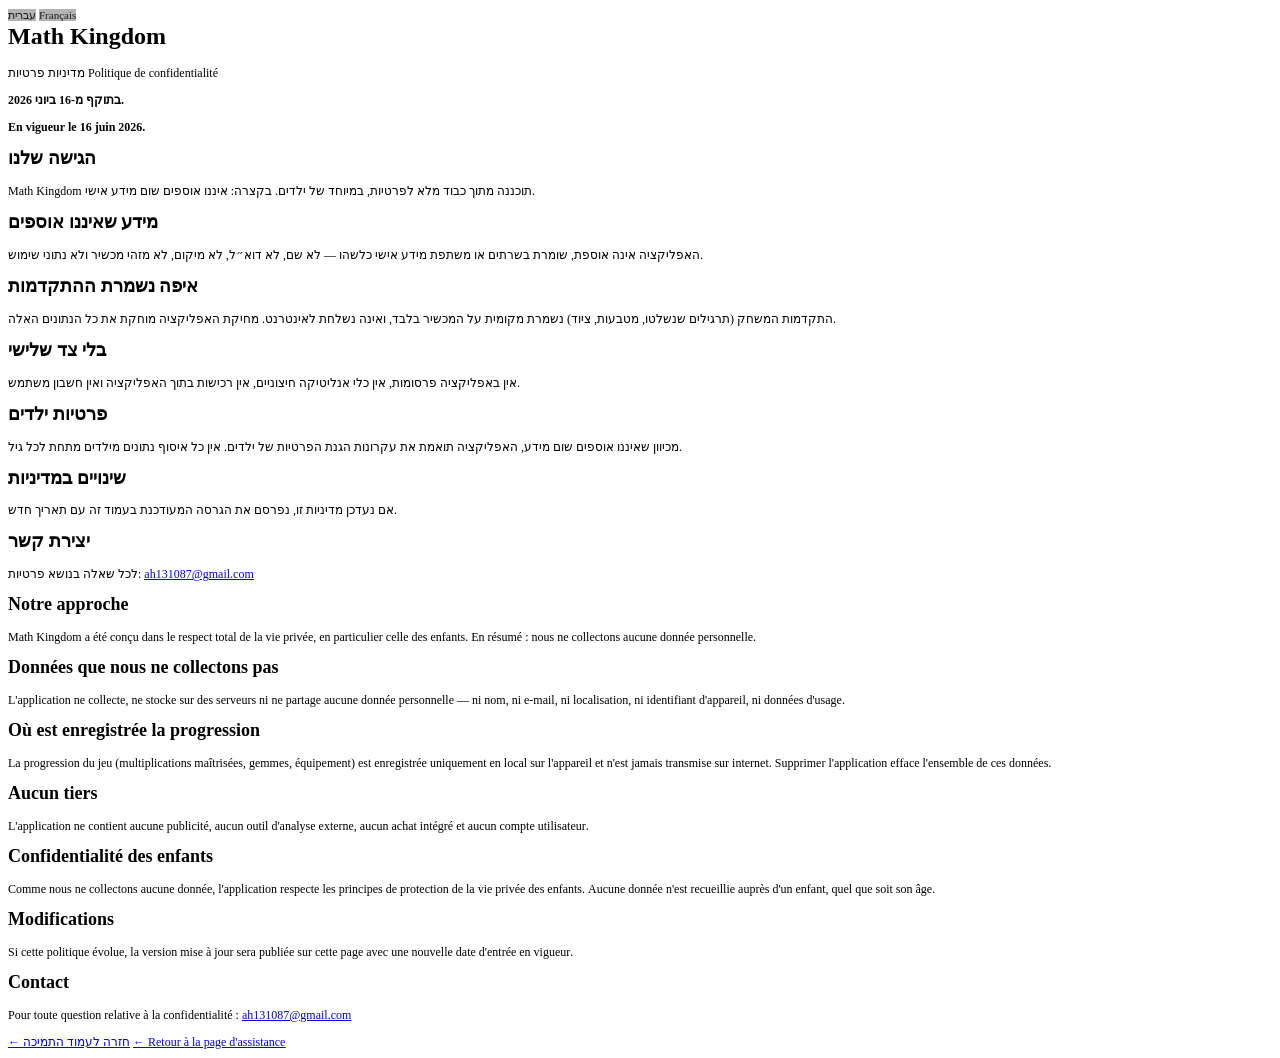
==== privacy.html @ 5f774787 "Add files via upload" ====
<!DOCTYPE html PUBLIC "-//W3C//DTD HTML 4.01//EN" "http://www.w3.org/TR/html4/strict.dtd">
<html>
<head>
  <meta http-equiv="Content-Type" content="text/html; charset=utf-8">
  <meta http-equiv="Content-Style-Type" content="text/css">
  <title></title>
  <meta name="Description" content="Math Kingdom privacy policy — politique de confidentialité / מדיניות פרטיות">
  <meta name="Generator" content="Cocoa HTML Writer">
  <meta name="CocoaVersion" content="2685.6">
  <style type="text/css">
    p.p1 {margin: 0.0px 0.0px 0.0px 0.0px; font: 11.0px 'Helvetica Neue'; color: #000000; color: rgba(0, 0, 0, 0.85); -webkit-text-stroke: rgba(0, 0, 0, 0.85)}
    p.p3 {margin: 0.0px 0.0px 12.0px 0.0px; font: 12.0px Times; -webkit-text-stroke: #000000}
    p.p4 {margin: 0.0px 0.0px 12.0px 0.0px; font: 12.0px '.Times Fallback'; -webkit-text-stroke: #000000}
    p.p6 {margin: 0.0px 0.0px 12.0px 0.0px; font: 12.0px 'Times New Roman'; -webkit-text-stroke: #000000}
    p.p9 {margin: 0.0px 0.0px 0.0px 0.0px; font: 12.0px Times; color: #0000e9; -webkit-text-stroke: #0000e9}
    span.s1 {font: 11.0px 'Arial Hebrew'; font-kerning: none; background-color: #b3b3b3}
    span.s2 {font: 12.0px Times; font-kerning: none; color: #000000; -webkit-text-stroke: 0px #000000}
    span.s3 {font-kerning: none; background-color: #b3b3b3}
    span.s4 {font-kerning: none}
    span.s5 {font: 12.0px 'Times New Roman'; font-kerning: none}
    span.s6 {font: 12.0px Times; font-kerning: none}
    span.s7 {font: 18.0px Times; font-kerning: none}
    span.s8 {font: 18.0px '.Times Fallback'; font-kerning: none}
    span.s9 {font: 12.0px Times; text-decoration: underline ; font-kerning: none; color: #0000e9; -webkit-text-stroke: 0px #0000e9}
    span.s10 {font: 12.0px 'Times New Roman'; text-decoration: underline ; font-kerning: none}
    span.s11 {font: 12.0px Times; text-decoration: underline ; font-kerning: none}
    span.s12 {text-decoration: underline ; font-kerning: none}
    span.s13 {font-kerning: none; color: #000000; -webkit-text-stroke: 0px #000000}
    span.s14 {font: 12.0px 'Times New Roman'; text-decoration: underline ; font-kerning: none; -webkit-text-stroke: 0px #0000e9}
    span.s15 {text-decoration: underline ; font-kerning: none; -webkit-text-stroke: 0px #0000e9}
  </style>
</head>
<body>
<p class="p1"><span class="s1">עברית</span><span class="s2"> </span><span class="s3">Français</span></p>
<h1 style="margin: 0.0px 0.0px 16.1px 0.0px; font: 24.0px Times; -webkit-text-stroke: #000000"><span class="s4"><b>Math Kingdom</b></span></h1>
<p class="p3"><span class="s5">מדיניות</span><span class="s4"> </span><span class="s5">פרטיות</span><span class="s4"> Politique de confidentialité</span></p>
<p class="p4"><span class="s4"><b>בתוקף</b></span><span class="s6"><b> </b></span><span class="s4"><b>מ</b></span><span class="s6"><b>-16 </b></span><span class="s4"><b>ביוני</b></span><span class="s6"><b> 2026.</b><b></b></span></p>
<p class="p3"><span class="s4"><b>En vigueur le 16 juin 2026.</b><b></b></span></p>
<h2 style="margin: 0.0px 0.0px 14.9px 0.0px; font: 18.0px '.Times Fallback'; -webkit-text-stroke: #000000"><span class="s4"><b>הגישה</b></span><span class="s7"><b> </b></span><span class="s4"><b>שלנו</b><b></b></span></h2>
<p class="p6"><span class="s6">Math Kingdom </span><span class="s4">תוכננה</span><span class="s6"> </span><span class="s4">מתוך</span><span class="s6"> </span><span class="s4">כבוד</span><span class="s6"> </span><span class="s4">מלא</span><span class="s6"> </span><span class="s4">לפרטיות</span><span class="s6">, </span><span class="s4">במיוחד</span><span class="s6"> </span><span class="s4">של</span><span class="s6"> </span><span class="s4">ילדים</span><span class="s6">. </span><span class="s4">בקצרה</span><span class="s6">: </span><span class="s4">איננו</span><span class="s6"> </span><span class="s4">אוספים</span><span class="s6"> </span><span class="s4">שום</span><span class="s6"> </span><span class="s4">מידע</span><span class="s6"> </span><span class="s4">אישי</span><span class="s6">.</span></p>
<h2 style="margin: 0.0px 0.0px 14.9px 0.0px; font: 18.0px '.Times Fallback'; -webkit-text-stroke: #000000"><span class="s4"><b>מידע</b></span><span class="s7"><b> </b></span><span class="s4"><b>שאיננו</b></span><span class="s7"><b> </b></span><span class="s4"><b>אוספים</b><b></b></span></h2>
<p class="p6"><span class="s4">האפליקציה</span><span class="s6"> </span><span class="s4">אינה</span><span class="s6"> </span><span class="s4">אוספת</span><span class="s6">, </span><span class="s4">שומרת</span><span class="s6"> </span><span class="s4">בשרתים</span><span class="s6"> </span><span class="s4">או</span><span class="s6"> </span><span class="s4">משתפת</span><span class="s6"> </span><span class="s4">מידע</span><span class="s6"> </span><span class="s4">אישי</span><span class="s6"> </span><span class="s4">כלשהו</span><span class="s6"> — </span><span class="s4">לא</span><span class="s6"> </span><span class="s4">שם</span><span class="s6">, </span><span class="s4">לא</span><span class="s6"> </span><span class="s4">דוא״ל</span><span class="s6">, </span><span class="s4">לא</span><span class="s6"> </span><span class="s4">מיקום</span><span class="s6">, </span><span class="s4">לא</span><span class="s6"> </span><span class="s4">מזהי</span><span class="s6"> </span><span class="s4">מכשיר</span><span class="s6"> </span><span class="s4">ולא</span><span class="s6"> </span><span class="s4">נתוני</span><span class="s6"> </span><span class="s4">שימוש</span><span class="s6">.</span></p>
<h2 style="margin: 0.0px 0.0px 14.9px 0.0px; font: 18.0px '.Times Fallback'; -webkit-text-stroke: #000000"><span class="s4"><b>איפה</b></span><span class="s7"><b> </b></span><span class="s4"><b>נשמרת</b></span><span class="s7"><b> </b></span><span class="s4"><b>ההתקדמות</b><b></b></span></h2>
<p class="p6"><span class="s4">התקדמות</span><span class="s6"> </span><span class="s4">המשחק</span><span class="s6"> (</span><span class="s4">תרגילים</span><span class="s6"> </span><span class="s4">שנשלטו</span><span class="s6">, </span><span class="s4">מטבעות</span><span class="s6">, </span><span class="s4">ציוד</span><span class="s6">) </span><span class="s4">נשמרת</span><span class="s6"> </span><span class="s4">מקומית</span><span class="s6"> </span><span class="s4">על</span><span class="s6"> </span><span class="s4">המכשיר</span><span class="s6"> </span><span class="s4">בלבד</span><span class="s6">, </span><span class="s4">ואינה</span><span class="s6"> </span><span class="s4">נשלחת</span><span class="s6"> </span><span class="s4">לאינטרנט</span><span class="s6">. </span><span class="s4">מחיקת</span><span class="s6"> </span><span class="s4">האפליקציה</span><span class="s6"> </span><span class="s4">מוחקת</span><span class="s6"> </span><span class="s4">את</span><span class="s6"> </span><span class="s4">כל</span><span class="s6"> </span><span class="s4">הנתונים</span><span class="s6"> </span><span class="s4">האלה</span><span class="s6">.</span></p>
<h2 style="margin: 0.0px 0.0px 14.9px 0.0px; font: 18.0px '.Times Fallback'; -webkit-text-stroke: #000000"><span class="s4"><b>בלי</b></span><span class="s7"><b> </b></span><span class="s4"><b>צד</b></span><span class="s7"><b> </b></span><span class="s4"><b>שלישי</b><b></b></span></h2>
<p class="p6"><span class="s4">אין</span><span class="s6"> </span><span class="s4">באפליקציה</span><span class="s6"> </span><span class="s4">פרסומות</span><span class="s6">, </span><span class="s4">אין</span><span class="s6"> </span><span class="s4">כלי</span><span class="s6"> </span><span class="s4">אנליטיקה</span><span class="s6"> </span><span class="s4">חיצוניים</span><span class="s6">, </span><span class="s4">אין</span><span class="s6"> </span><span class="s4">רכישות</span><span class="s6"> </span><span class="s4">בתוך</span><span class="s6"> </span><span class="s4">האפליקציה</span><span class="s6"> </span><span class="s4">ואין</span><span class="s6"> </span><span class="s4">חשבון</span><span class="s6"> </span><span class="s4">משתמש</span><span class="s6">.</span></p>
<h2 style="margin: 0.0px 0.0px 14.9px 0.0px; font: 18.0px '.Times Fallback'; -webkit-text-stroke: #000000"><span class="s4"><b>פרטיות</b></span><span class="s7"><b> </b></span><span class="s4"><b>ילדים</b><b></b></span></h2>
<p class="p6"><span class="s4">מכיוון</span><span class="s6"> </span><span class="s4">שאיננו</span><span class="s6"> </span><span class="s4">אוספים</span><span class="s6"> </span><span class="s4">שום</span><span class="s6"> </span><span class="s4">מידע</span><span class="s6">, </span><span class="s4">האפליקציה</span><span class="s6"> </span><span class="s4">תואמת</span><span class="s6"> </span><span class="s4">את</span><span class="s6"> </span><span class="s4">עקרונות</span><span class="s6"> </span><span class="s4">הגנת</span><span class="s6"> </span><span class="s4">הפרטיות</span><span class="s6"> </span><span class="s4">של</span><span class="s6"> </span><span class="s4">ילדים</span><span class="s6">. </span><span class="s4">אין</span><span class="s6"> </span><span class="s4">כל</span><span class="s6"> </span><span class="s4">איסוף</span><span class="s6"> </span><span class="s4">נתונים</span><span class="s6"> </span><span class="s4">מילדים</span><span class="s6"> </span><span class="s4">מתחת</span><span class="s6"> </span><span class="s4">לכל</span><span class="s6"> </span><span class="s4">גיל</span><span class="s6">.</span></p>
<h2 style="margin: 0.0px 0.0px 14.9px 0.0px; font: 18.0px '.Times Fallback'; -webkit-text-stroke: #000000"><span class="s4"><b>שינויים</b></span><span class="s7"><b> </b></span><span class="s4"><b>במדיניות</b><b></b></span></h2>
<p class="p6"><span class="s4">אם</span><span class="s6"> </span><span class="s4">נעדכן</span><span class="s6"> </span><span class="s4">מדיניות</span><span class="s6"> </span><span class="s4">זו</span><span class="s6">, </span><span class="s4">נפרסם</span><span class="s6"> </span><span class="s4">את</span><span class="s6"> </span><span class="s4">הגרסה</span><span class="s6"> </span><span class="s4">המעודכנת</span><span class="s6"> </span><span class="s4">בעמוד</span><span class="s6"> </span><span class="s4">זה</span><span class="s6"> </span><span class="s4">עם</span><span class="s6"> </span><span class="s4">תאריך</span><span class="s6"> </span><span class="s4">חדש</span><span class="s6">.</span></p>
<h2 style="margin: 0.0px 0.0px 14.9px 0.0px; font: 18.0px 'Times New Roman'; -webkit-text-stroke: #000000"><span class="s8"><b>יצירת</b></span><span class="s7"><b> </b></span><span class="s8"><b>קשר</b><b></b></span></h2>
<p class="p3"><span class="s5">לכל</span><span class="s4"> </span><span class="s5">שאלה</span><span class="s4"> </span><span class="s5">בנושא</span><span class="s4"> </span><span class="s5">פרטיות</span><span class="s4">: <a href="mailto:CONTACT@EXEMPLE.COM"><span class="s9">ah131087@gmail.com</span></a></span></p>
<h2 style="margin: 0.0px 0.0px 14.9px 0.0px; font: 18.0px Times; -webkit-text-stroke: #000000"><span class="s4"><b>Notre approche</b></span></h2>
<p class="p3"><span class="s4">Math Kingdom a été conçu dans le respect total de la vie privée, en particulier celle des enfants. En résumé : nous ne collectons aucune donnée personnelle.</span></p>
<h2 style="margin: 0.0px 0.0px 14.9px 0.0px; font: 18.0px Times; -webkit-text-stroke: #000000"><span class="s4"><b>Données que nous ne collectons pas</b></span></h2>
<p class="p3"><span class="s4">L'application ne collecte, ne stocke sur des serveurs ni ne partage aucune donnée personnelle — ni nom, ni e-mail, ni localisation, ni identifiant d'appareil, ni données d'usage.</span></p>
<h2 style="margin: 0.0px 0.0px 14.9px 0.0px; font: 18.0px Times; -webkit-text-stroke: #000000"><span class="s4"><b>Où est enregistrée la progression</b></span></h2>
<p class="p3"><span class="s4">La progression du jeu (multiplications maîtrisées, gemmes, équipement) est enregistrée uniquement en local sur l'appareil et n'est jamais transmise sur internet. Supprimer l'application efface l'ensemble de ces données.</span></p>
<h2 style="margin: 0.0px 0.0px 14.9px 0.0px; font: 18.0px Times; -webkit-text-stroke: #000000"><span class="s4"><b>Aucun tiers</b></span></h2>
<p class="p3"><span class="s4">L'application ne contient aucune publicité, aucun outil d'analyse externe, aucun achat intégré et aucun compte utilisateur.</span></p>
<h2 style="margin: 0.0px 0.0px 14.9px 0.0px; font: 18.0px Times; -webkit-text-stroke: #000000"><span class="s4"><b>Confidentialité des enfants</b></span></h2>
<p class="p3"><span class="s4">Comme nous ne collectons aucune donnée, l'application respecte les principes de protection de la vie privée des enfants. Aucune donnée n'est recueillie auprès d'un enfant, quel que soit son âge.</span></p>
<h2 style="margin: 0.0px 0.0px 14.9px 0.0px; font: 18.0px Times; -webkit-text-stroke: #000000"><span class="s4"><b>Modifications</b></span></h2>
<p class="p3"><span class="s4">Si cette politique évolue, la version mise à jour sera publiée sur cette page avec une nouvelle date d'entrée en vigueur.</span></p>
<h2 style="margin: 0.0px 0.0px 14.9px 0.0px; font: 18.0px Times; -webkit-text-stroke: #000000"><span class="s4"><b>Contact</b></span></h2>
<p class="p3"><span class="s4">Pour toute question relative à la confidentialité : <a href="mailto:CONTACT@EXEMPLE.COM"><span class="s9">ah131087@gmail.com</span></a></span></p>
<p class="p9"><span class="s10"><a href="file:///Users/alexhadadbeachbum/Downloads/index.html">←<span class="s11"> </span><span class="s12">חזרה</span><span class="s11"> </span><span class="s12">לעמוד</span><span class="s11"> </span><span class="s12">התמיכה</span></a></span><span class="s13"> <a href="file:///Users/alexhadadbeachbum/Downloads/index.html"><span class="s14">←</span><span class="s15"> Retour à la page d'assistance</span></a></span></p>
</body>
</html>
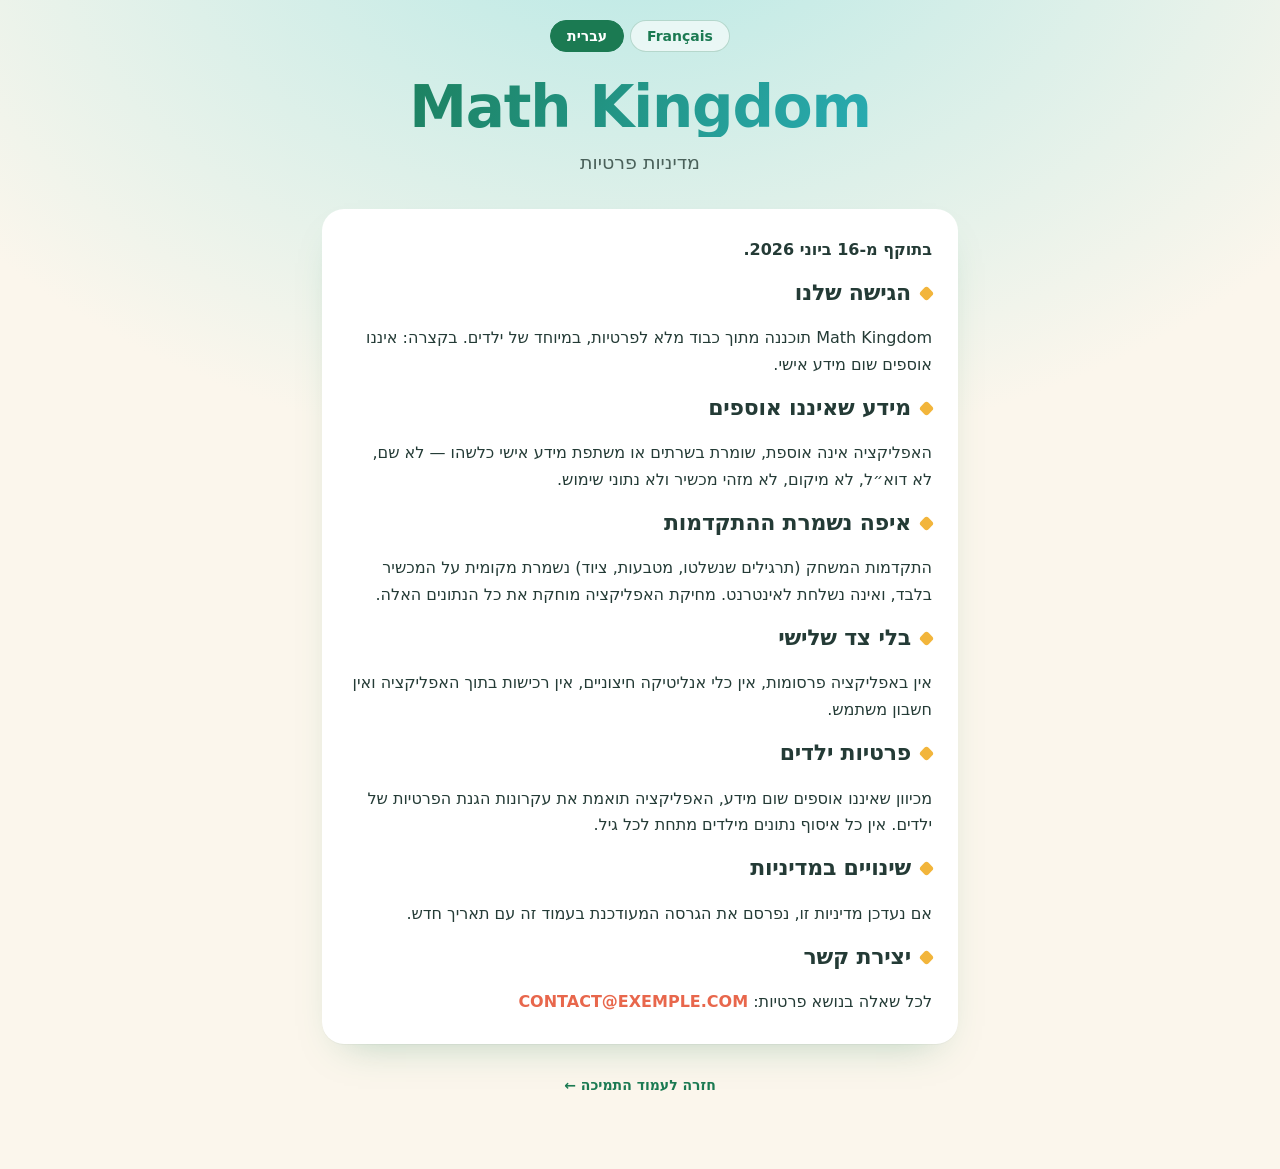
==== commit df8f23c7: "Update privacy.html" ====
--- a/privacy.html
+++ b/privacy.html
@@ -1,69 +1,260 @@
-<!DOCTYPE html PUBLIC "-//W3C//DTD HTML 4.01//EN" "http://www.w3.org/TR/html4/strict.dtd">
-<html>
+<!DOCTYPE html>
+<html lang="he" data-lang="he">
 <head>
-  <meta http-equiv="Content-Type" content="text/html; charset=utf-8">
-  <meta http-equiv="Content-Style-Type" content="text/css">
-  <title></title>
-  <meta name="Description" content="Math Kingdom privacy policy — politique de confidentialité / מדיניות פרטיות">
-  <meta name="Generator" content="Cocoa HTML Writer">
-  <meta name="CocoaVersion" content="2685.6">
-  <style type="text/css">
-    p.p1 {margin: 0.0px 0.0px 0.0px 0.0px; font: 11.0px 'Helvetica Neue'; color: #000000; color: rgba(0, 0, 0, 0.85); -webkit-text-stroke: rgba(0, 0, 0, 0.85)}
-    p.p3 {margin: 0.0px 0.0px 12.0px 0.0px; font: 12.0px Times; -webkit-text-stroke: #000000}
-    p.p4 {margin: 0.0px 0.0px 12.0px 0.0px; font: 12.0px '.Times Fallback'; -webkit-text-stroke: #000000}
-    p.p6 {margin: 0.0px 0.0px 12.0px 0.0px; font: 12.0px 'Times New Roman'; -webkit-text-stroke: #000000}
-    p.p9 {margin: 0.0px 0.0px 0.0px 0.0px; font: 12.0px Times; color: #0000e9; -webkit-text-stroke: #0000e9}
-    span.s1 {font: 11.0px 'Arial Hebrew'; font-kerning: none; background-color: #b3b3b3}
-    span.s2 {font: 12.0px Times; font-kerning: none; color: #000000; -webkit-text-stroke: 0px #000000}
-    span.s3 {font-kerning: none; background-color: #b3b3b3}
-    span.s4 {font-kerning: none}
-    span.s5 {font: 12.0px 'Times New Roman'; font-kerning: none}
-    span.s6 {font: 12.0px Times; font-kerning: none}
-    span.s7 {font: 18.0px Times; font-kerning: none}
-    span.s8 {font: 18.0px '.Times Fallback'; font-kerning: none}
-    span.s9 {font: 12.0px Times; text-decoration: underline ; font-kerning: none; color: #0000e9; -webkit-text-stroke: 0px #0000e9}
-    span.s10 {font: 12.0px 'Times New Roman'; text-decoration: underline ; font-kerning: none}
-    span.s11 {font: 12.0px Times; text-decoration: underline ; font-kerning: none}
-    span.s12 {text-decoration: underline ; font-kerning: none}
-    span.s13 {font-kerning: none; color: #000000; -webkit-text-stroke: 0px #000000}
-    span.s14 {font: 12.0px 'Times New Roman'; text-decoration: underline ; font-kerning: none; -webkit-text-stroke: 0px #0000e9}
-    span.s15 {text-decoration: underline ; font-kerning: none; -webkit-text-stroke: 0px #0000e9}
-  </style>
+<meta charset="UTF-8">
+<meta name="viewport" content="width=device-width, initial-scale=1">
+<title>Math Kingdom — Privacy / מדיניות פרטיות</title>
+<meta name="description" content="Math Kingdom privacy policy — politique de confidentialité / מדיניות פרטיות">
+<style>
+/* Math Kingdom — support & privacy site
+   Palette (Coastal World):
+   cream  #FBF6EC | ink #243B36 | sky #2BB3C0
+   green  #1B7A52 | gold #F2B53B | coral #E8674C */
+
+@import url('https://fonts.googleapis.com/css2?family=Rubik:wght@400;500;600;800&display=swap');
+
+* { box-sizing: border-box; margin: 0; padding: 0; }
+
+:root {
+  --cream: #FBF6EC;
+  --ink:   #243B36;
+  --sky:   #2BB3C0;
+  --green: #1B7A52;
+  --gold:  #F2B53B;
+  --coral: #E8674C;
+  --paper: #FFFFFF;
+}
+
+html { scroll-behavior: smooth; }
+
+body {
+  font-family: 'Rubik', system-ui, -apple-system, 'Segoe UI', sans-serif;
+  color: var(--ink);
+  background:
+    radial-gradient(120% 90% at 50% -10%, #B6E8E5 0%, var(--cream) 55%);
+  min-height: 100vh;
+  line-height: 1.65;
+  -webkit-font-smoothing: antialiased;
+}
+
+.wrap { max-width: 680px; margin: 0 auto; padding: 0 22px 72px; }
+
+/* ---------- language toggle ---------- */
+.langbar {
+  display: flex;
+  justify-content: center;
+  gap: 6px;
+  padding: 20px 0 8px;
+}
+.langbar button {
+  font-family: inherit;
+  font-weight: 600;
+  font-size: 14px;
+  color: var(--green);
+  background: rgba(255,255,255,0.6);
+  border: 1.5px solid rgba(27,122,82,0.25);
+  border-radius: 999px;
+  padding: 7px 16px;
+  cursor: pointer;
+  transition: background .15s, color .15s, transform .1s;
+}
+.langbar button:hover { transform: translateY(-1px); }
+.langbar button.active {
+  background: var(--green);
+  color: #fff;
+  border-color: var(--green);
+}
+.langbar button:focus-visible { outline: 3px solid var(--gold); outline-offset: 2px; }
+
+/* ---------- hero ---------- */
+.hero { text-align: center; padding: 18px 0 8px; }
+
+.crest { width: 132px; height: 132px; margin: 0 auto 18px; display: block; }
+@media (prefers-reduced-motion: no-preference) {
+  .crest { animation: bob 4.5s ease-in-out infinite; }
+  @keyframes bob {
+    0%,100% { transform: translateY(0) rotate(-1.5deg); }
+    50%     { transform: translateY(-9px) rotate(1.5deg); }
+  }
+}
+
+.hero h1 {
+  font-weight: 800;
+  font-size: clamp(38px, 9vw, 58px);
+  letter-spacing: -0.02em;
+  line-height: 1.02;
+  background: linear-gradient(120deg, var(--green), var(--sky));
+  -webkit-background-clip: text;
+  background-clip: text;
+  color: transparent;
+}
+.hero .tag {
+  font-size: clamp(16px, 4vw, 19px);
+  font-weight: 500;
+  color: #4a615a;
+  margin-top: 10px;
+}
+
+/* ---------- cards ---------- */
+.card {
+  background: var(--paper);
+  border-radius: 22px;
+  padding: 28px 26px;
+  margin-top: 22px;
+  box-shadow: 0 1px 0 rgba(36,59,54,0.04),
+              0 18px 40px -22px rgba(27,122,82,0.35);
+}
+
+h2 {
+  font-weight: 800;
+  font-size: 22px;
+  letter-spacing: -0.01em;
+  margin-bottom: 14px;
+  display: flex;
+  align-items: center;
+  gap: 10px;
+}
+h2::before {
+  content: "";
+  width: 11px; height: 11px;
+  border-radius: 3px;
+  background: var(--gold);
+  transform: rotate(45deg);
+  flex: none;
+}
+
+p { margin-bottom: 12px; }
+p:last-child { margin-bottom: 0; }
+
+a { color: var(--coral); font-weight: 600; text-decoration: none; }
+a:hover { text-decoration: underline; }
+
+.mail {
+  display: inline-block;
+  margin-top: 6px;
+  font-weight: 600;
+  font-size: 18px;
+  color: #fff;
+  background: var(--coral);
+  padding: 12px 22px;
+  border-radius: 999px;
+  box-shadow: 0 12px 24px -12px var(--coral);
+}
+.mail:hover { text-decoration: none; filter: brightness(1.05); }
+.mail:focus-visible { outline: 3px solid var(--gold); outline-offset: 3px; }
+
+/* ---------- FAQ ---------- */
+.q { font-weight: 600; color: var(--green); margin-top: 18px; margin-bottom: 4px; }
+.q:first-of-type { margin-top: 4px; }
+
+/* ---------- footer ---------- */
+footer {
+  text-align: center;
+  margin-top: 30px;
+  font-size: 14px;
+  color: #6b7e78;
+}
+footer a { color: var(--green); }
+
+/* ---------- language visibility & direction ---------- */
+[data-lang="he"] .lang-fr,
+[data-lang="he"] .lang-en { display: none; }
+[data-lang="fr"] .lang-he,
+[data-lang="fr"] .lang-en { display: none; }
+
+[data-lang="he"] .dir { direction: rtl; text-align: right; }
+[data-lang="fr"] .dir { direction: ltr; text-align: left; }
+[data-lang="he"] .hero, [data-lang="he"] footer { /* keep hero centered */ }
+.hero, footer { direction: ltr; }
+
+</style>
 </head>
 <body>
-<p class="p1"><span class="s1">עברית</span><span class="s2"> </span><span class="s3">Français</span></p>
-<h1 style="margin: 0.0px 0.0px 16.1px 0.0px; font: 24.0px Times; -webkit-text-stroke: #000000"><span class="s4"><b>Math Kingdom</b></span></h1>
-<p class="p3"><span class="s5">מדיניות</span><span class="s4"> </span><span class="s5">פרטיות</span><span class="s4"> Politique de confidentialité</span></p>
-<p class="p4"><span class="s4"><b>בתוקף</b></span><span class="s6"><b> </b></span><span class="s4"><b>מ</b></span><span class="s6"><b>-16 </b></span><span class="s4"><b>ביוני</b></span><span class="s6"><b> 2026.</b><b></b></span></p>
-<p class="p3"><span class="s4"><b>En vigueur le 16 juin 2026.</b><b></b></span></p>
-<h2 style="margin: 0.0px 0.0px 14.9px 0.0px; font: 18.0px '.Times Fallback'; -webkit-text-stroke: #000000"><span class="s4"><b>הגישה</b></span><span class="s7"><b> </b></span><span class="s4"><b>שלנו</b><b></b></span></h2>
-<p class="p6"><span class="s6">Math Kingdom </span><span class="s4">תוכננה</span><span class="s6"> </span><span class="s4">מתוך</span><span class="s6"> </span><span class="s4">כבוד</span><span class="s6"> </span><span class="s4">מלא</span><span class="s6"> </span><span class="s4">לפרטיות</span><span class="s6">, </span><span class="s4">במיוחד</span><span class="s6"> </span><span class="s4">של</span><span class="s6"> </span><span class="s4">ילדים</span><span class="s6">. </span><span class="s4">בקצרה</span><span class="s6">: </span><span class="s4">איננו</span><span class="s6"> </span><span class="s4">אוספים</span><span class="s6"> </span><span class="s4">שום</span><span class="s6"> </span><span class="s4">מידע</span><span class="s6"> </span><span class="s4">אישי</span><span class="s6">.</span></p>
-<h2 style="margin: 0.0px 0.0px 14.9px 0.0px; font: 18.0px '.Times Fallback'; -webkit-text-stroke: #000000"><span class="s4"><b>מידע</b></span><span class="s7"><b> </b></span><span class="s4"><b>שאיננו</b></span><span class="s7"><b> </b></span><span class="s4"><b>אוספים</b><b></b></span></h2>
-<p class="p6"><span class="s4">האפליקציה</span><span class="s6"> </span><span class="s4">אינה</span><span class="s6"> </span><span class="s4">אוספת</span><span class="s6">, </span><span class="s4">שומרת</span><span class="s6"> </span><span class="s4">בשרתים</span><span class="s6"> </span><span class="s4">או</span><span class="s6"> </span><span class="s4">משתפת</span><span class="s6"> </span><span class="s4">מידע</span><span class="s6"> </span><span class="s4">אישי</span><span class="s6"> </span><span class="s4">כלשהו</span><span class="s6"> — </span><span class="s4">לא</span><span class="s6"> </span><span class="s4">שם</span><span class="s6">, </span><span class="s4">לא</span><span class="s6"> </span><span class="s4">דוא״ל</span><span class="s6">, </span><span class="s4">לא</span><span class="s6"> </span><span class="s4">מיקום</span><span class="s6">, </span><span class="s4">לא</span><span class="s6"> </span><span class="s4">מזהי</span><span class="s6"> </span><span class="s4">מכשיר</span><span class="s6"> </span><span class="s4">ולא</span><span class="s6"> </span><span class="s4">נתוני</span><span class="s6"> </span><span class="s4">שימוש</span><span class="s6">.</span></p>
-<h2 style="margin: 0.0px 0.0px 14.9px 0.0px; font: 18.0px '.Times Fallback'; -webkit-text-stroke: #000000"><span class="s4"><b>איפה</b></span><span class="s7"><b> </b></span><span class="s4"><b>נשמרת</b></span><span class="s7"><b> </b></span><span class="s4"><b>ההתקדמות</b><b></b></span></h2>
-<p class="p6"><span class="s4">התקדמות</span><span class="s6"> </span><span class="s4">המשחק</span><span class="s6"> (</span><span class="s4">תרגילים</span><span class="s6"> </span><span class="s4">שנשלטו</span><span class="s6">, </span><span class="s4">מטבעות</span><span class="s6">, </span><span class="s4">ציוד</span><span class="s6">) </span><span class="s4">נשמרת</span><span class="s6"> </span><span class="s4">מקומית</span><span class="s6"> </span><span class="s4">על</span><span class="s6"> </span><span class="s4">המכשיר</span><span class="s6"> </span><span class="s4">בלבד</span><span class="s6">, </span><span class="s4">ואינה</span><span class="s6"> </span><span class="s4">נשלחת</span><span class="s6"> </span><span class="s4">לאינטרנט</span><span class="s6">. </span><span class="s4">מחיקת</span><span class="s6"> </span><span class="s4">האפליקציה</span><span class="s6"> </span><span class="s4">מוחקת</span><span class="s6"> </span><span class="s4">את</span><span class="s6"> </span><span class="s4">כל</span><span class="s6"> </span><span class="s4">הנתונים</span><span class="s6"> </span><span class="s4">האלה</span><span class="s6">.</span></p>
-<h2 style="margin: 0.0px 0.0px 14.9px 0.0px; font: 18.0px '.Times Fallback'; -webkit-text-stroke: #000000"><span class="s4"><b>בלי</b></span><span class="s7"><b> </b></span><span class="s4"><b>צד</b></span><span class="s7"><b> </b></span><span class="s4"><b>שלישי</b><b></b></span></h2>
-<p class="p6"><span class="s4">אין</span><span class="s6"> </span><span class="s4">באפליקציה</span><span class="s6"> </span><span class="s4">פרסומות</span><span class="s6">, </span><span class="s4">אין</span><span class="s6"> </span><span class="s4">כלי</span><span class="s6"> </span><span class="s4">אנליטיקה</span><span class="s6"> </span><span class="s4">חיצוניים</span><span class="s6">, </span><span class="s4">אין</span><span class="s6"> </span><span class="s4">רכישות</span><span class="s6"> </span><span class="s4">בתוך</span><span class="s6"> </span><span class="s4">האפליקציה</span><span class="s6"> </span><span class="s4">ואין</span><span class="s6"> </span><span class="s4">חשבון</span><span class="s6"> </span><span class="s4">משתמש</span><span class="s6">.</span></p>
-<h2 style="margin: 0.0px 0.0px 14.9px 0.0px; font: 18.0px '.Times Fallback'; -webkit-text-stroke: #000000"><span class="s4"><b>פרטיות</b></span><span class="s7"><b> </b></span><span class="s4"><b>ילדים</b><b></b></span></h2>
-<p class="p6"><span class="s4">מכיוון</span><span class="s6"> </span><span class="s4">שאיננו</span><span class="s6"> </span><span class="s4">אוספים</span><span class="s6"> </span><span class="s4">שום</span><span class="s6"> </span><span class="s4">מידע</span><span class="s6">, </span><span class="s4">האפליקציה</span><span class="s6"> </span><span class="s4">תואמת</span><span class="s6"> </span><span class="s4">את</span><span class="s6"> </span><span class="s4">עקרונות</span><span class="s6"> </span><span class="s4">הגנת</span><span class="s6"> </span><span class="s4">הפרטיות</span><span class="s6"> </span><span class="s4">של</span><span class="s6"> </span><span class="s4">ילדים</span><span class="s6">. </span><span class="s4">אין</span><span class="s6"> </span><span class="s4">כל</span><span class="s6"> </span><span class="s4">איסוף</span><span class="s6"> </span><span class="s4">נתונים</span><span class="s6"> </span><span class="s4">מילדים</span><span class="s6"> </span><span class="s4">מתחת</span><span class="s6"> </span><span class="s4">לכל</span><span class="s6"> </span><span class="s4">גיל</span><span class="s6">.</span></p>
-<h2 style="margin: 0.0px 0.0px 14.9px 0.0px; font: 18.0px '.Times Fallback'; -webkit-text-stroke: #000000"><span class="s4"><b>שינויים</b></span><span class="s7"><b> </b></span><span class="s4"><b>במדיניות</b><b></b></span></h2>
-<p class="p6"><span class="s4">אם</span><span class="s6"> </span><span class="s4">נעדכן</span><span class="s6"> </span><span class="s4">מדיניות</span><span class="s6"> </span><span class="s4">זו</span><span class="s6">, </span><span class="s4">נפרסם</span><span class="s6"> </span><span class="s4">את</span><span class="s6"> </span><span class="s4">הגרסה</span><span class="s6"> </span><span class="s4">המעודכנת</span><span class="s6"> </span><span class="s4">בעמוד</span><span class="s6"> </span><span class="s4">זה</span><span class="s6"> </span><span class="s4">עם</span><span class="s6"> </span><span class="s4">תאריך</span><span class="s6"> </span><span class="s4">חדש</span><span class="s6">.</span></p>
-<h2 style="margin: 0.0px 0.0px 14.9px 0.0px; font: 18.0px 'Times New Roman'; -webkit-text-stroke: #000000"><span class="s8"><b>יצירת</b></span><span class="s7"><b> </b></span><span class="s8"><b>קשר</b><b></b></span></h2>
-<p class="p3"><span class="s5">לכל</span><span class="s4"> </span><span class="s5">שאלה</span><span class="s4"> </span><span class="s5">בנושא</span><span class="s4"> </span><span class="s5">פרטיות</span><span class="s4">: <a href="mailto:CONTACT@EXEMPLE.COM"><span class="s9">ah131087@gmail.com</span></a></span></p>
-<h2 style="margin: 0.0px 0.0px 14.9px 0.0px; font: 18.0px Times; -webkit-text-stroke: #000000"><span class="s4"><b>Notre approche</b></span></h2>
-<p class="p3"><span class="s4">Math Kingdom a été conçu dans le respect total de la vie privée, en particulier celle des enfants. En résumé : nous ne collectons aucune donnée personnelle.</span></p>
-<h2 style="margin: 0.0px 0.0px 14.9px 0.0px; font: 18.0px Times; -webkit-text-stroke: #000000"><span class="s4"><b>Données que nous ne collectons pas</b></span></h2>
-<p class="p3"><span class="s4">L'application ne collecte, ne stocke sur des serveurs ni ne partage aucune donnée personnelle — ni nom, ni e-mail, ni localisation, ni identifiant d'appareil, ni données d'usage.</span></p>
-<h2 style="margin: 0.0px 0.0px 14.9px 0.0px; font: 18.0px Times; -webkit-text-stroke: #000000"><span class="s4"><b>Où est enregistrée la progression</b></span></h2>
-<p class="p3"><span class="s4">La progression du jeu (multiplications maîtrisées, gemmes, équipement) est enregistrée uniquement en local sur l'appareil et n'est jamais transmise sur internet. Supprimer l'application efface l'ensemble de ces données.</span></p>
-<h2 style="margin: 0.0px 0.0px 14.9px 0.0px; font: 18.0px Times; -webkit-text-stroke: #000000"><span class="s4"><b>Aucun tiers</b></span></h2>
-<p class="p3"><span class="s4">L'application ne contient aucune publicité, aucun outil d'analyse externe, aucun achat intégré et aucun compte utilisateur.</span></p>
-<h2 style="margin: 0.0px 0.0px 14.9px 0.0px; font: 18.0px Times; -webkit-text-stroke: #000000"><span class="s4"><b>Confidentialité des enfants</b></span></h2>
-<p class="p3"><span class="s4">Comme nous ne collectons aucune donnée, l'application respecte les principes de protection de la vie privée des enfants. Aucune donnée n'est recueillie auprès d'un enfant, quel que soit son âge.</span></p>
-<h2 style="margin: 0.0px 0.0px 14.9px 0.0px; font: 18.0px Times; -webkit-text-stroke: #000000"><span class="s4"><b>Modifications</b></span></h2>
-<p class="p3"><span class="s4">Si cette politique évolue, la version mise à jour sera publiée sur cette page avec une nouvelle date d'entrée en vigueur.</span></p>
-<h2 style="margin: 0.0px 0.0px 14.9px 0.0px; font: 18.0px Times; -webkit-text-stroke: #000000"><span class="s4"><b>Contact</b></span></h2>
-<p class="p3"><span class="s4">Pour toute question relative à la confidentialité : <a href="mailto:CONTACT@EXEMPLE.COM"><span class="s9">ah131087@gmail.com</span></a></span></p>
-<p class="p9"><span class="s10"><a href="file:///Users/alexhadadbeachbum/Downloads/index.html">←<span class="s11"> </span><span class="s12">חזרה</span><span class="s11"> </span><span class="s12">לעמוד</span><span class="s11"> </span><span class="s12">התמיכה</span></a></span><span class="s13"> <a href="file:///Users/alexhadadbeachbum/Downloads/index.html"><span class="s14">←</span><span class="s15"> Retour à la page d'assistance</span></a></span></p>
+<div class="wrap">
+
+  <nav class="langbar" aria-label="Language">
+    <button data-set="he" class="active">עברית</button>
+    <button data-set="fr">Français</button>
+  </nav>
+
+  <header class="hero">
+    <h1>Math Kingdom</h1>
+    <p class="tag">
+      <span class="lang-he">מדיניות פרטיות</span>
+      <span class="lang-fr">Politique de confidentialité</span>
+    </p>
+  </header>
+
+  <section class="card dir">
+    <p class="lang-he"><strong>בתוקף מ-16 ביוני 2026.</strong></p>
+    <p class="lang-fr"><strong>En vigueur le 16 juin 2026.</strong></p>
+
+    <!-- Hebrew -->
+    <div class="lang-he">
+      <h2>הגישה שלנו</h2>
+      <p>Math Kingdom תוכננה מתוך כבוד מלא לפרטיות, במיוחד של ילדים. בקצרה: איננו אוספים שום מידע אישי.</p>
+
+      <h2>מידע שאיננו אוספים</h2>
+      <p>האפליקציה אינה אוספת, שומרת בשרתים או משתפת מידע אישי כלשהו — לא שם, לא דוא״ל, לא מיקום, לא מזהי מכשיר ולא נתוני שימוש.</p>
+
+      <h2>איפה נשמרת ההתקדמות</h2>
+      <p>התקדמות המשחק (תרגילים שנשלטו, מטבעות, ציוד) נשמרת מקומית על המכשיר בלבד, ואינה נשלחת לאינטרנט. מחיקת האפליקציה מוחקת את כל הנתונים האלה.</p>
+
+      <h2>בלי צד שלישי</h2>
+      <p>אין באפליקציה פרסומות, אין כלי אנליטיקה חיצוניים, אין רכישות בתוך האפליקציה ואין חשבון משתמש.</p>
+
+      <h2>פרטיות ילדים</h2>
+      <p>מכיוון שאיננו אוספים שום מידע, האפליקציה תואמת את עקרונות הגנת הפרטיות של ילדים. אין כל איסוף נתונים מילדים מתחת לכל גיל.</p>
+
+      <h2>שינויים במדיניות</h2>
+      <p>אם נעדכן מדיניות זו, נפרסם את הגרסה המעודכנת בעמוד זה עם תאריך חדש.</p>
+
+      <h2>יצירת קשר</h2>
+      <p>לכל שאלה בנושא פרטיות: <a href="mailto:CONTACT@EXEMPLE.COM">CONTACT@EXEMPLE.COM</a></p>
+    </div>
+
+    <!-- French -->
+    <div class="lang-fr">
+      <h2>Notre approche</h2>
+      <p>Math Kingdom a été conçu dans le respect total de la vie privée, en particulier celle des enfants. En résumé : nous ne collectons aucune donnée personnelle.</p>
+
+      <h2>Données que nous ne collectons pas</h2>
+      <p>L'application ne collecte, ne stocke sur des serveurs ni ne partage aucune donnée personnelle — ni nom, ni e-mail, ni localisation, ni identifiant d'appareil, ni données d'usage.</p>
+
+      <h2>Où est enregistrée la progression</h2>
+      <p>La progression du jeu (multiplications maîtrisées, gemmes, équipement) est enregistrée uniquement en local sur l'appareil et n'est jamais transmise sur internet. Supprimer l'application efface l'ensemble de ces données.</p>
+
+      <h2>Aucun tiers</h2>
+      <p>L'application ne contient aucune publicité, aucun outil d'analyse externe, aucun achat intégré et aucun compte utilisateur.</p>
+
+      <h2>Confidentialité des enfants</h2>
+      <p>Comme nous ne collectons aucune donnée, l'application respecte les principes de protection de la vie privée des enfants. Aucune donnée n'est recueillie auprès d'un enfant, quel que soit son âge.</p>
+
+      <h2>Modifications</h2>
+      <p>Si cette politique évolue, la version mise à jour sera publiée sur cette page avec une nouvelle date d'entrée en vigueur.</p>
+
+      <h2>Contact</h2>
+      <p>Pour toute question relative à la confidentialité : <a href="mailto:CONTACT@EXEMPLE.COM">CONTACT@EXEMPLE.COM</a></p>
+    </div>
+  </section>
+
+  <footer>
+    <span class="lang-he"><a href="index.html">← חזרה לעמוד התמיכה</a></span>
+    <span class="lang-fr"><a href="index.html">← Retour à la page d'assistance</a></span>
+  </footer>
+
+</div>
+
+<script>
+  const root = document.documentElement;
+  document.querySelectorAll('.langbar button').forEach(b => {
+    b.addEventListener('click', () => {
+      const lang = b.dataset.set;
+      root.setAttribute('data-lang', lang);
+      root.setAttribute('lang', lang);
+      document.querySelectorAll('.langbar button').forEach(x => x.classList.toggle('active', x === b));
+    });
+  });
+</script>
 </body>
 </html>
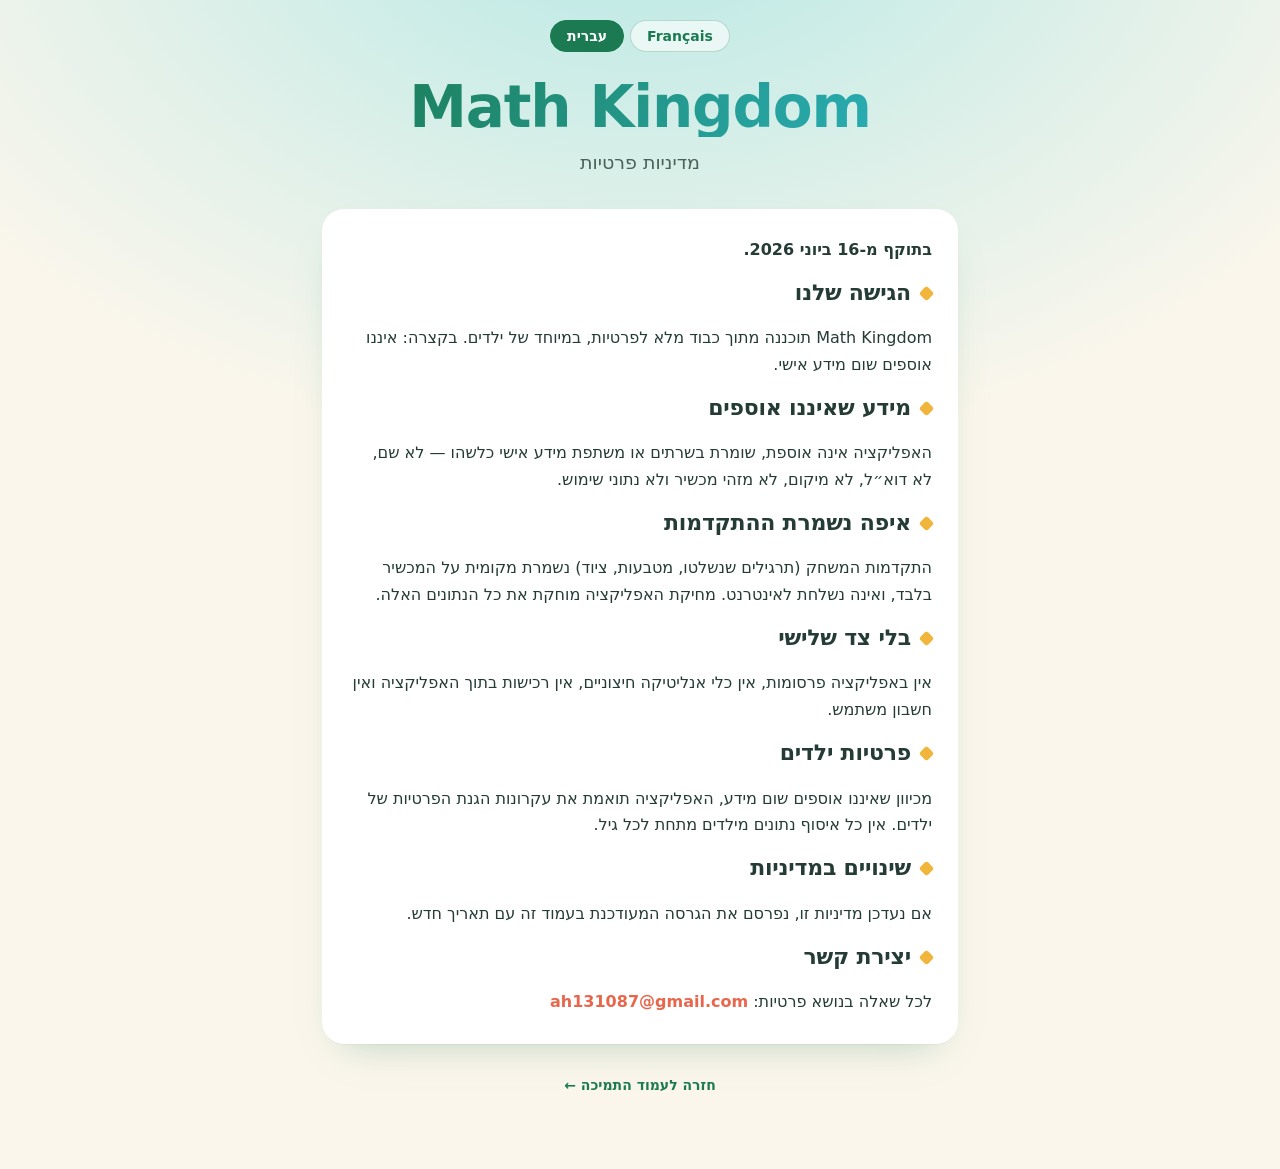
==== commit 38d53715: "Update privacy.html" ====
--- a/privacy.html
+++ b/privacy.html
@@ -210,7 +210,7 @@
       <p>אם נעדכן מדיניות זו, נפרסם את הגרסה המעודכנת בעמוד זה עם תאריך חדש.</p>
 
       <h2>יצירת קשר</h2>
-      <p>לכל שאלה בנושא פרטיות: <a href="mailto:CONTACT@EXEMPLE.COM">CONTACT@EXEMPLE.COM</a></p>
+      <p>לכל שאלה בנושא פרטיות: <a href="mailto:ah131087@gmail.com">ah131087@gmail.com</a></p>
     </div>
 
     <!-- French -->
@@ -234,7 +234,7 @@
       <p>Si cette politique évolue, la version mise à jour sera publiée sur cette page avec une nouvelle date d'entrée en vigueur.</p>
 
       <h2>Contact</h2>
-      <p>Pour toute question relative à la confidentialité : <a href="mailto:CONTACT@EXEMPLE.COM">CONTACT@EXEMPLE.COM</a></p>
+      <p>Pour toute question relative à la confidentialité : <a href="mailto:ah131087@gmail.com">ah131087@gmail.com</a></p>
     </div>
   </section>
 
